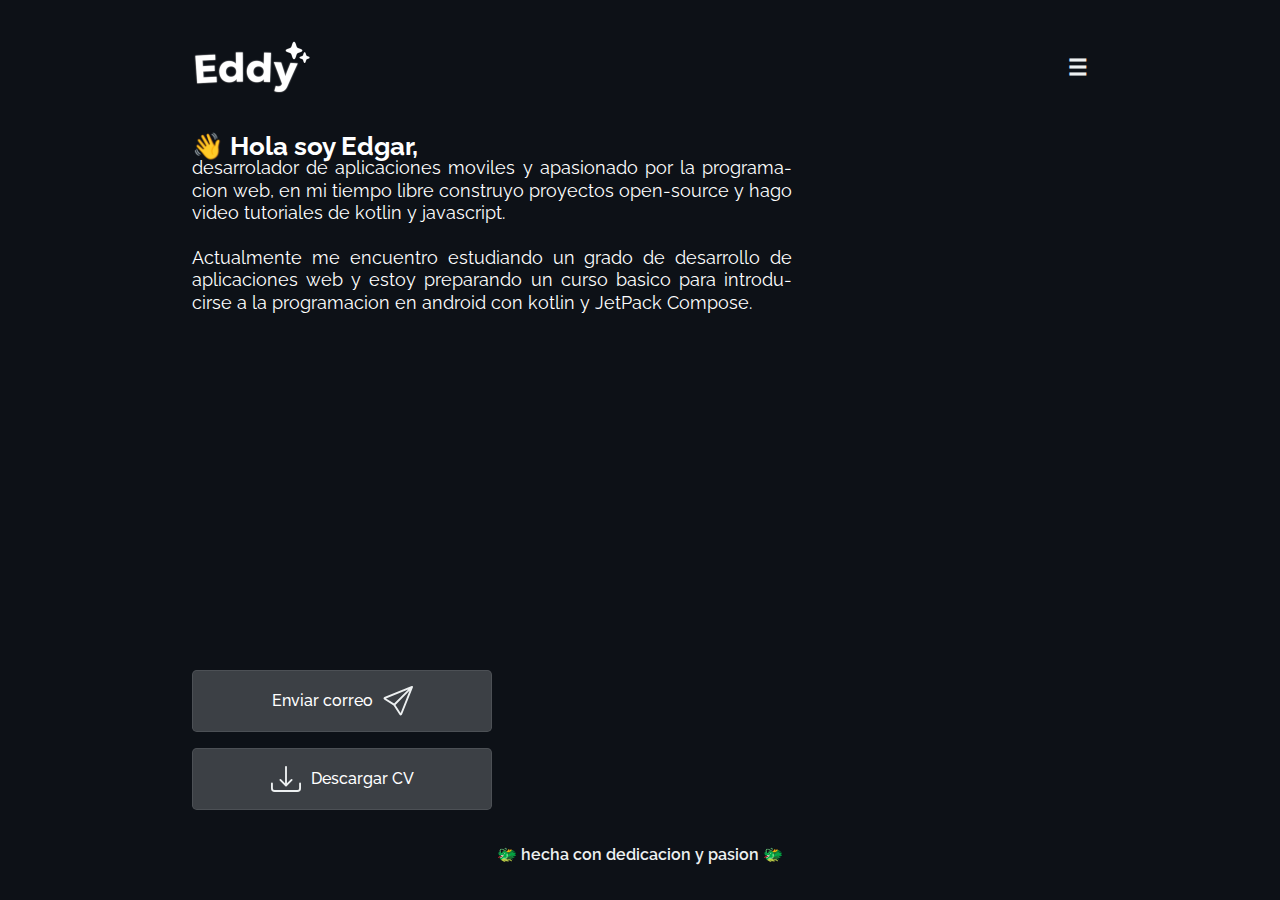
==== index.html @ 957e88ae "Add files via upload" ====
<!DOCTYPE html>
<html lang="es">
<head>
    <meta charset="UTF-8">
    <meta http-equiv="X-UA-Compatible" content="IE=edge">
    <meta name="viewport" content="width=device-width, initial-scale=1.0">


    <link rel="shortcut icon" href="images/webicon.png" type="image/x-icon">

    <link rel="preconnect" href="https://fonts.googleapis.com">
    <link rel="preconnect" href="https://fonts.gstatic.com" crossorigin>
    <link href="https://fonts.googleapis.com/css2?family=Raleway:ital,wght@0,100;0,200;0,300;0,400;0,500;0,600;0,700;0,800;0,900;1,100;1,200;1,300;1,400;1,500;1,600;1,700;1,800;1,900&display=swap" rel="stylesheet">

    <link rel="stylesheet" href="CSS/menu.css">
    <link rel="stylesheet" href="CSS/index.css">


    <link rel="stylesheet" href="CSS/reset.css">
    <title>Eddy</title>
</head>
<body>
    <main class="main">
        <header class="header">
            <a class="logo" href="/"><img class="img" src="images/headerLogo.png" alt="logo"></a>
            <nav class="nav">
                <ul class="nav__links">
                    <li><a href="#">Cursos</a></li>
                    <li><a href="#">Proyectos</a></li>
                    <li><a href="#">SobreMi</a></li>
                </ul>
            </nav>
    
            <div class="cta">
                <a class="item" href="https://github.com/edgarlopezcalomarde">
                    <img class="img" src="images/github.svg" alt="logo">
                </a>

                <a class="item" href="https://www.linkedin.com/in/edgar-lopez-calomarde-971966212/">
                    <img class="img" src="images/linkedin.svg" alt="logo">
                </a>

                <a class="item" href="https://www.instagram.com/eltete_edgar/">
                    <img class="img" src="images/instagram.svg" alt="logo">
                </a>

                <a class="item" href="https://www.youtube.com/c/THEskril70/featured">
                    <img class="img" src="images/youtube.svg" alt="logo">
                </a>

            
            </div>
            <a class="menu cta">&#9776;</a>
            
        </header>

        <section class="section">
           
            <div class="description">
                <h1>👋 Hola  soy Edgar,</h1>
                <p class="p">
                    desarrolador de aplicaciones moviles y apasionado por la programacion web, 
                    en mi tiempo libre construyo proyectos open-source y hago video tutoriales
                    de kotlin y javascript.
                </p>

                <br>

                <p class="p">
                    Actualmente me encuentro estudiando un grado de desarrollo
                    de aplicaciones web y estoy preparando un curso basico para introducirse a la 
                    programacion en android con kotlin y JetPack Compose.
                </p>    
            </div>         
                   
            <div class="links">
                <div class="btn">

                    <a class="a" href="mailto:edgarlopezcalomarde@gmail.com">
                        Enviar correo<img class="img" src="images/send.svg" alt="acceso enviar correo"> 
                    </a>
        
                </div>


                <div class="btn">
                    <a class="a" href="files/edgarlopezcalomardecv.pdf" download>
                        <img class="img" src="images/download.svg" alt="descargar curriculum"> Descargar CV
                    </a>
                </div>
            </div>      
 
            </div>
        </section>

        <footer class="footer">
            <p class="p">🐲 hecha con  dedicacion y pasion 🐲</p>
        </footer>

        <div class="overlay">
            <a class="close">&times;</a>
            <div class="overlay__content">
                <a href="#">Cursos</a>
                <a href="#">Proyectos</a>
                <a href="#">SobreMi</a>
            </div>
        </div>
    
    </main>

  
    <script type="text/javascript" src="JS/overlayMenu.js"></script>
</body>
</html>
---- CSS/menu.css ----
.header{
  background-color: #0d1117;
  padding: 30px 0;

  margin-right: auto;
  margin-left: auto;
  width: 70vw;
  height: 15vh;

  display: flex;
  justify-content: space-between;
  align-items: center;

}


.logo {
  cursor: pointer;
  width: 120px;

}

.logo .img{
  display: block;
  width: 100%;
}


.nav__links {
  list-style: none;
  display: flex;

}

.nav__links a,
.cta,
.overlay__content a {
  font-size: 1.4em;
  font-weight: 700;
  color: #edf0f1;
  text-decoration: none;
}


.nav__links li {
  padding: 0px 20px;
}


.nav__links li a{

  background:
  linear-gradient(
    to right,
    #0d1117,
    #0d1117
  ),
  linear-gradient(
    to right,
    #edf0f1,
    #edf0f1,
    #edf0f1
);
  background-size: 100% 3px, 0 3px;
  background-position: 100% 100%, 0 100%;
  background-repeat: no-repeat;
  transition: background-size 400ms;
}



.cta {
  display: flex;
  flex-direction: row;
  justify-content: center;
}


.cta .item{
    cursor: pointer;
    padding: 20px;
}


/* Mobile Menu */
.menu {
  display: none;
}

.overlay {
  height: 100%;
  width: 0;
  position: fixed;
  z-index: 1;
  left: 0;
  top: 0;
  background-color: #0d1117;
  overflow-x: hidden;
  transition: width 0.5s ease 0s;
}

.overlay--active {
  width: 100%;
  opacity: 1;
}

.overlay__content {
  display: flex;
  height: 100%;
  flex-direction: column;
  align-items: center;
  justify-content: center;
}

.overlay a {
  padding: 15px;
  font-size: 36px;
  display: block;
  transition: color 0.3s ease 0s;
}

.header a{
  transition: color 0.3s ease 0s;
}

.overlay .close {
  position: absolute;
  top: 35px;
  right: 15vw;
  font-size: 44px;
  color: #edf0f1;
}

@media screen and (max-height: 450px) {
  .overlay a {
    font-size: 20px;
  }
  .overlay .close {
    font-size: 40px;
    top: 15px;
    right: 35px;
  }
}

@media only screen and (max-width: 1300px) {
  .nav__links,
  .cta {
    display: none;
  }
  .menu {
    display: initial;
  }
}


@media (hover:hover) {

  
.overlay a:hover,
.overlay a:focus,
.header .menu:focus,
.header .menu:hover {
  color: #0088a9;
}

  .nav__links li  a:hover {
    background-size: 0 3px, 100% 3px;
  }
  
  
}
---- CSS/index.css ----
.main{
  display: grid;
  
  grid-template-rows: auto 1fr auto;
  background-color: #0d1117;
  color: white;

  height: 100vh;
}


.section{
  width: 70vw;
  margin: auto;

  display: flex;
  flex-wrap: wrap;
  justify-content: space-between;

  height: 75vh;
}

.p{
  font-size: 18px;
  font-weight: 400;
}


.description{ 
  max-width: 600px;
  font-size: 1em;
  text-align: justify;
}


.links{
  display: flex;
  flex-direction: column;
  gap: 1em;
}


.btn .a{
  background-color: #d7dbe03b;

  max-width: 300px;
  font-weight: 500;
  font-size: 1em;

  text-decoration: none;
  color: white;
  border: 1px solid rgba(240, 240, 240, 0.1);

  padding: 15px 25px;

  display: flex;
  align-items: center;

  gap: 10px;
  border-radius: 0.3em;
}


.btn .a .img{width: 30px;}

.footer{
  background-color: #0d1117;
  color: #edf0f1;

  display: flex;
  flex-direction: row;
  justify-content: center;
  align-items: center;
 
  height: 10vh;
}


.footer .p{
  font-size: 1em;
  font-weight: 600;
  max-width: 70vw;
}

@media only screen and (max-width: 1300px) {
  .section{  flex-direction: column;}
  .description{ font-size: 0.8em;}

  .btn .a{ 
   display: flex;
   justify-content: center;
  }

  

}


@media only screen and (max-width: 852px) {
  .btn .a{ 
    max-width: 100%;
   display: flex;
   justify-content: center;
  }
 
}



@media only screen and (max-width: 425px){.footer{ display: none;}}
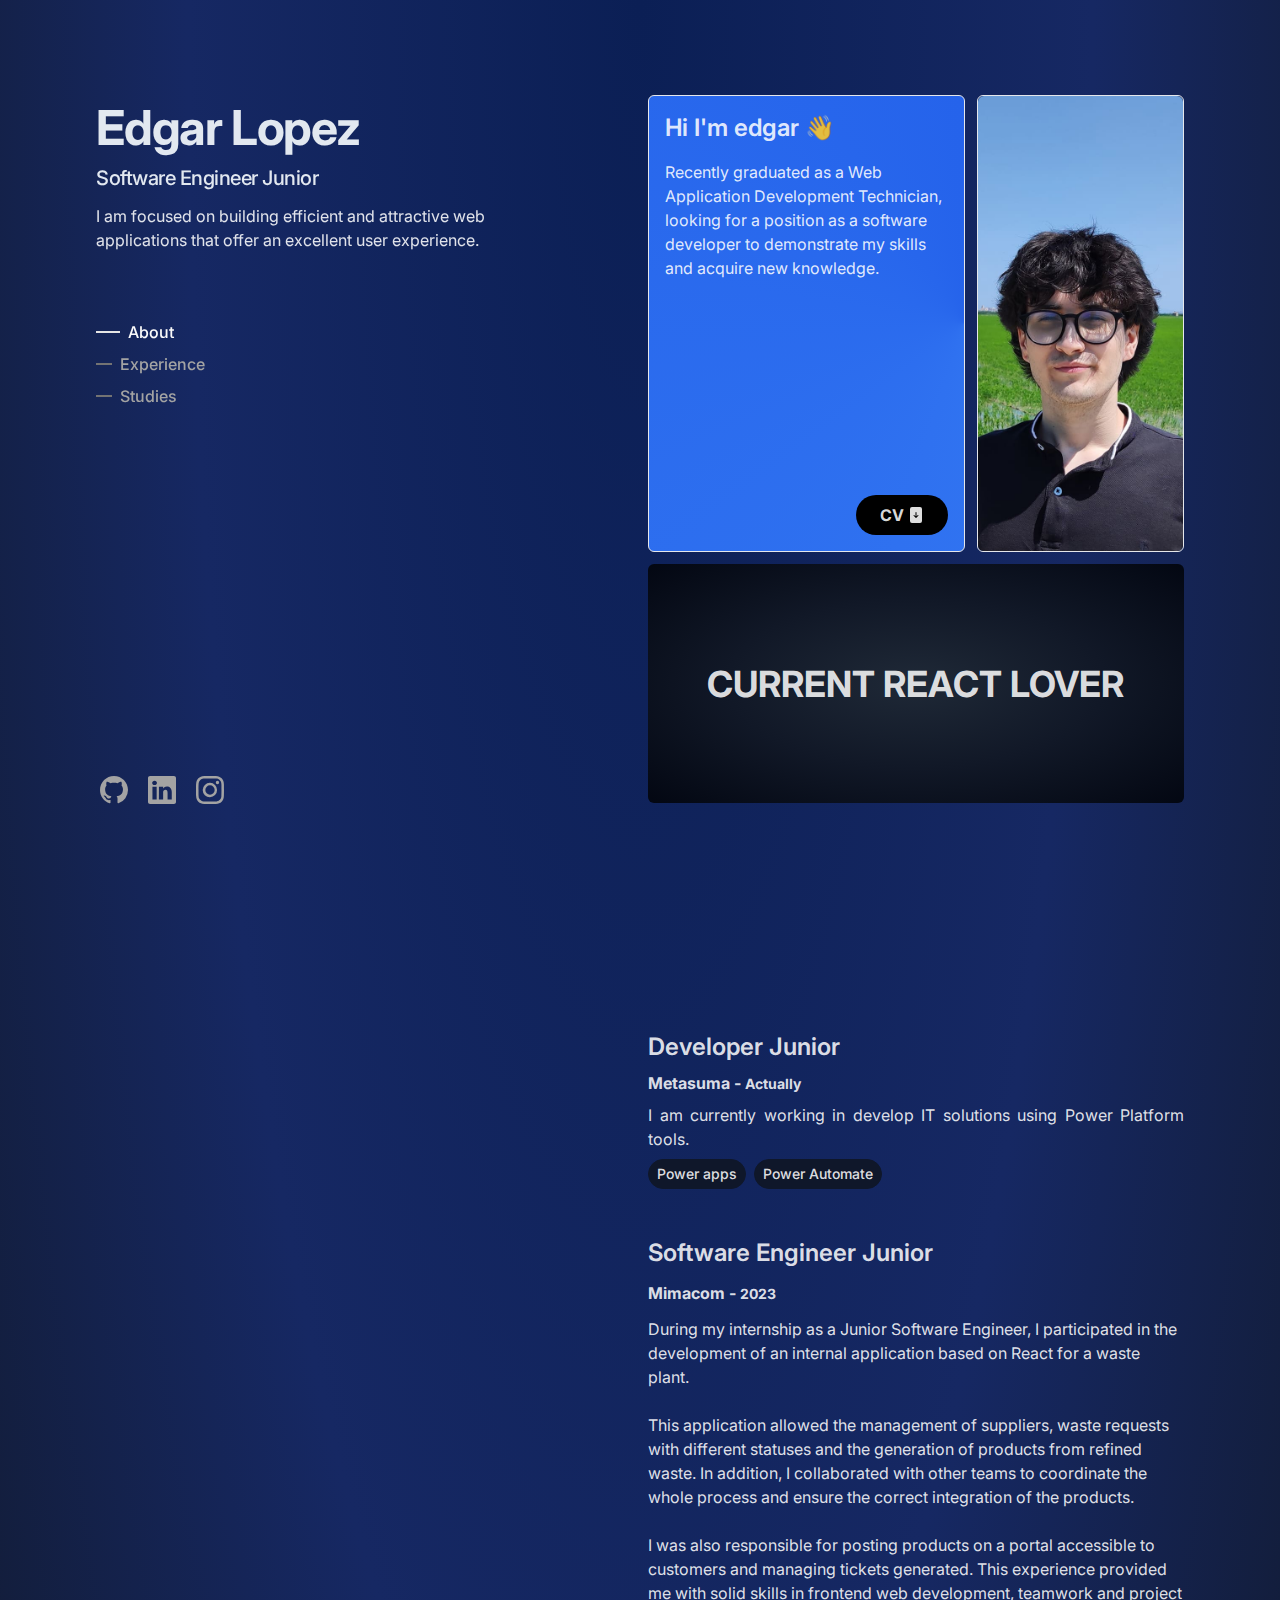
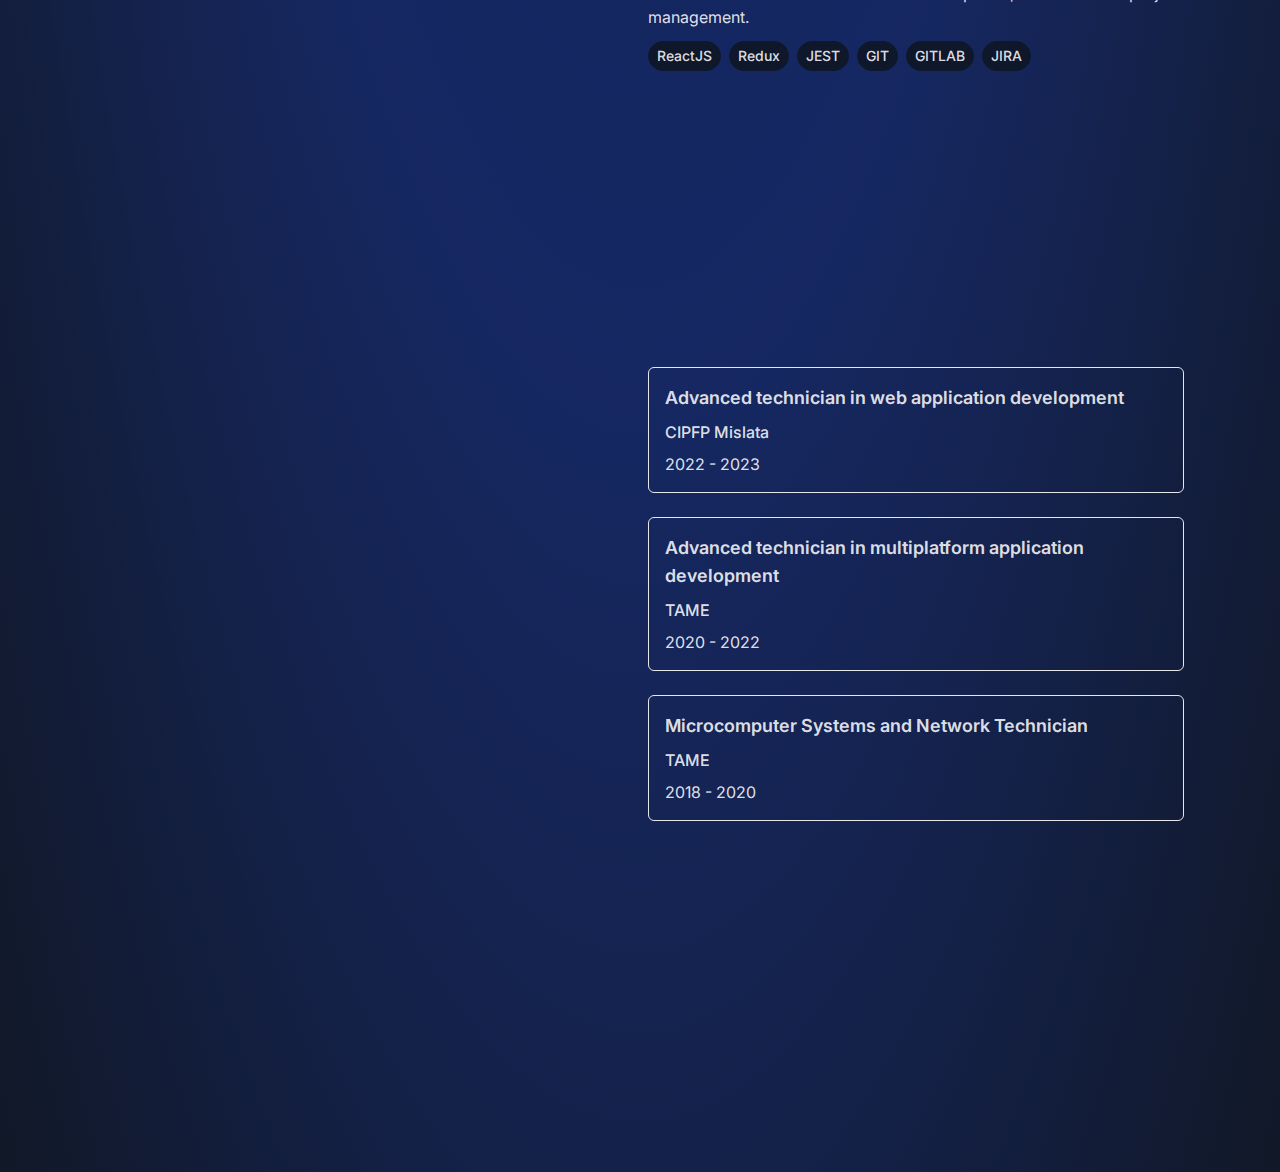
==== commit a22f9e16: "v2" ====
--- a/index.html
+++ b/index.html
@@ -1,114 +1,18 @@
-<!DOCTYPE html>
-<html lang="es">
-<head>
-    <meta charset="UTF-8">
-    <meta http-equiv="X-UA-Compatible" content="IE=edge">
-    <meta name="viewport" content="width=device-width, initial-scale=1.0">
-
-
-    <link rel="shortcut icon" href="images/webicon.png" type="image/x-icon">
-
-    <link rel="preconnect" href="https://fonts.googleapis.com">
-    <link rel="preconnect" href="https://fonts.gstatic.com" crossorigin>
-    <link href="https://fonts.googleapis.com/css2?family=Raleway:ital,wght@0,100;0,200;0,300;0,400;0,500;0,600;0,700;0,800;0,900;1,100;1,200;1,300;1,400;1,500;1,600;1,700;1,800;1,900&display=swap" rel="stylesheet">
-
-    <link rel="stylesheet" href="CSS/menu.css">
-    <link rel="stylesheet" href="CSS/index.css">
-
-
-    <link rel="stylesheet" href="CSS/reset.css">
-    <title>Eddy</title>
-</head>
-<body>
-    <main class="main">
-        <header class="header">
-            <a class="logo" href="/"><img class="img" src="images/headerLogo.png" alt="logo"></a>
-            <nav class="nav">
-                <ul class="nav__links">
-                    <li><a href="#">Cursos</a></li>
-                    <li><a href="#">Proyectos</a></li>
-                    <li><a href="#">SobreMi</a></li>
-                </ul>
-            </nav>
-    
-            <div class="cta">
-                <a class="item" href="https://github.com/edgarlopezcalomarde">
-                    <img class="img" src="images/github.svg" alt="logo">
-                </a>
-
-                <a class="item" href="https://www.linkedin.com/in/edgar-lopez-calomarde-971966212/">
-                    <img class="img" src="images/linkedin.svg" alt="logo">
-                </a>
-
-                <a class="item" href="https://www.instagram.com/eltete_edgar/">
-                    <img class="img" src="images/instagram.svg" alt="logo">
-                </a>
-
-                <a class="item" href="https://www.youtube.com/c/THEskril70/featured">
-                    <img class="img" src="images/youtube.svg" alt="logo">
-                </a>
-
-            
-            </div>
-            <a class="menu cta">&#9776;</a>
-            
-        </header>
-
-        <section class="section">
-           
-            <div class="description">
-                <h1>👋 Hola  soy Edgar,</h1>
-                <p class="p">
-                    desarrolador de aplicaciones moviles y apasionado por la programacion web, 
-                    en mi tiempo libre construyo proyectos open-source y hago video tutoriales
-                    de kotlin y javascript.
-                </p>
-
-                <br>
-
-                <p class="p">
-                    Actualmente me encuentro estudiando un grado de desarrollo
-                    de aplicaciones web y estoy preparando un curso basico para introducirse a la 
-                    programacion en android con kotlin y JetPack Compose.
-                </p>    
-            </div>         
-                   
-            <div class="links">
-                <div class="btn">
-
-                    <a class="a" href="mailto:edgarlopezcalomarde@gmail.com">
-                        Enviar correo<img class="img" src="images/send.svg" alt="acceso enviar correo"> 
-                    </a>
-        
-                </div>
-
-
-                <div class="btn">
-                    <a class="a" href="files/edgarlopezcalomardecv.pdf" download>
-                        <img class="img" src="images/download.svg" alt="descargar curriculum"> Descargar CV
-                    </a>
-                </div>
-            </div>      
- 
-            </div>
-        </section>
-
-        <footer class="footer">
-            <p class="p">🐲 hecha con  dedicacion y pasion 🐲</p>
-        </footer>
-
-        <div class="overlay">
-            <a class="close">&times;</a>
-            <div class="overlay__content">
-                <a href="#">Cursos</a>
-                <a href="#">Proyectos</a>
-                <a href="#">SobreMi</a>
-            </div>
-        </div>
-    
-    </main>
-
-  
-    <script type="text/javascript" src="JS/overlayMenu.js"></script>
-</body>
-</html>+<!DOCTYPE html>
+<html lang="en">
+  <head>
+    <meta charset="UTF-8" />
+    <link rel="icon" type="image/svg+xml" href="/eddy.ico" />
+    <meta name="description" content="Edgar Lopez Calomarde Portfolio">
+    <meta name="keywords" content="Edgar Lopez Calomarde, react, software engineer">
+    <meta name="author" content="Edgar Lopez Calomarde">
+    <meta name="viewport" content="width=device-width, initial-scale=1.0" />
+    <title>@edgarlopezcalomarde</title>
+    <script type="module" crossorigin src="/assets/index-308c9a78.js"></script>
+    <link rel="stylesheet" href="/assets/index-17f86ac2.css">
+  </head>
+  <body>
+    <div id="root"></div>
+    
+  </body>
+</html>
--- a/assets/index-17f86ac2.css
+++ b/assets/index-17f86ac2.css
@@ -0,0 +1 @@
+@import"https://fonts.googleapis.com/css2?family=Inter:wght@100;200;300;400;500;600;700;800;900&display=swap";*,:before,:after{box-sizing:border-box;border-width:0;border-style:solid;border-color:#e5e7eb}:before,:after{--tw-content: ""}html{line-height:1.5;-webkit-text-size-adjust:100%;-moz-tab-size:4;-o-tab-size:4;tab-size:4;font-family:Inter,sans-serif;font-feature-settings:normal;font-variation-settings:normal}body{margin:0;line-height:inherit}hr{height:0;color:inherit;border-top-width:1px}abbr:where([title]){-webkit-text-decoration:underline dotted;text-decoration:underline dotted}h1,h2,h3,h4,h5,h6{font-size:inherit;font-weight:inherit}a{color:inherit;text-decoration:inherit}b,strong{font-weight:bolder}code,kbd,samp,pre{font-family:ui-monospace,SFMono-Regular,Menlo,Monaco,Consolas,Liberation Mono,Courier New,monospace;font-size:1em}small{font-size:80%}sub,sup{font-size:75%;line-height:0;position:relative;vertical-align:baseline}sub{bottom:-.25em}sup{top:-.5em}table{text-indent:0;border-color:inherit;border-collapse:collapse}button,input,optgroup,select,textarea{font-family:inherit;font-size:100%;font-weight:inherit;line-height:inherit;color:inherit;margin:0;padding:0}button,select{text-transform:none}button,[type=button],[type=reset],[type=submit]{-webkit-appearance:button;background-color:transparent;background-image:none}:-moz-focusring{outline:auto}:-moz-ui-invalid{box-shadow:none}progress{vertical-align:baseline}::-webkit-inner-spin-button,::-webkit-outer-spin-button{height:auto}[type=search]{-webkit-appearance:textfield;outline-offset:-2px}::-webkit-search-decoration{-webkit-appearance:none}::-webkit-file-upload-button{-webkit-appearance:button;font:inherit}summary{display:list-item}blockquote,dl,dd,h1,h2,h3,h4,h5,h6,hr,figure,p,pre{margin:0}fieldset{margin:0;padding:0}legend{padding:0}ol,ul,menu{list-style:none;margin:0;padding:0}textarea{resize:vertical}input::-moz-placeholder,textarea::-moz-placeholder{opacity:1;color:#9ca3af}input::placeholder,textarea::placeholder{opacity:1;color:#9ca3af}button,[role=button]{cursor:pointer}:disabled{cursor:default}img,svg,video,canvas,audio,iframe,embed,object{display:block;vertical-align:middle}img,video{max-width:100%;height:auto}[hidden]{display:none}*,:before,:after{--tw-border-spacing-x: 0;--tw-border-spacing-y: 0;--tw-translate-x: 0;--tw-translate-y: 0;--tw-rotate: 0;--tw-skew-x: 0;--tw-skew-y: 0;--tw-scale-x: 1;--tw-scale-y: 1;--tw-pan-x: ;--tw-pan-y: ;--tw-pinch-zoom: ;--tw-scroll-snap-strictness: proximity;--tw-gradient-from-position: ;--tw-gradient-via-position: ;--tw-gradient-to-position: ;--tw-ordinal: ;--tw-slashed-zero: ;--tw-numeric-figure: ;--tw-numeric-spacing: ;--tw-numeric-fraction: ;--tw-ring-inset: ;--tw-ring-offset-width: 0px;--tw-ring-offset-color: #fff;--tw-ring-color: rgb(59 130 246 / .5);--tw-ring-offset-shadow: 0 0 #0000;--tw-ring-shadow: 0 0 #0000;--tw-shadow: 0 0 #0000;--tw-shadow-colored: 0 0 #0000;--tw-blur: ;--tw-brightness: ;--tw-contrast: ;--tw-grayscale: ;--tw-hue-rotate: ;--tw-invert: ;--tw-saturate: ;--tw-sepia: ;--tw-drop-shadow: ;--tw-backdrop-blur: ;--tw-backdrop-brightness: ;--tw-backdrop-contrast: ;--tw-backdrop-grayscale: ;--tw-backdrop-hue-rotate: ;--tw-backdrop-invert: ;--tw-backdrop-opacity: ;--tw-backdrop-saturate: ;--tw-backdrop-sepia: }::backdrop{--tw-border-spacing-x: 0;--tw-border-spacing-y: 0;--tw-translate-x: 0;--tw-translate-y: 0;--tw-rotate: 0;--tw-skew-x: 0;--tw-skew-y: 0;--tw-scale-x: 1;--tw-scale-y: 1;--tw-pan-x: ;--tw-pan-y: ;--tw-pinch-zoom: ;--tw-scroll-snap-strictness: proximity;--tw-gradient-from-position: ;--tw-gradient-via-position: ;--tw-gradient-to-position: ;--tw-ordinal: ;--tw-slashed-zero: ;--tw-numeric-figure: ;--tw-numeric-spacing: ;--tw-numeric-fraction: ;--tw-ring-inset: ;--tw-ring-offset-width: 0px;--tw-ring-offset-color: #fff;--tw-ring-color: rgb(59 130 246 / .5);--tw-ring-offset-shadow: 0 0 #0000;--tw-ring-shadow: 0 0 #0000;--tw-shadow: 0 0 #0000;--tw-shadow-colored: 0 0 #0000;--tw-blur: ;--tw-brightness: ;--tw-contrast: ;--tw-grayscale: ;--tw-hue-rotate: ;--tw-invert: ;--tw-saturate: ;--tw-sepia: ;--tw-drop-shadow: ;--tw-backdrop-blur: ;--tw-backdrop-brightness: ;--tw-backdrop-contrast: ;--tw-backdrop-grayscale: ;--tw-backdrop-hue-rotate: ;--tw-backdrop-invert: ;--tw-backdrop-opacity: ;--tw-backdrop-saturate: ;--tw-backdrop-sepia: }.sr-only{position:absolute;width:1px;height:1px;padding:0;margin:-1px;overflow:hidden;clip:rect(0,0,0,0);white-space:nowrap;border-width:0}.sticky{position:sticky}.top-0{top:0px}.z-20{z-index:20}.-mx-6{margin-left:-1.5rem;margin-right:-1.5rem}.mx-auto{margin-left:auto;margin-right:auto}.mb-4{margin-bottom:1rem}.ml-1{margin-left:.25rem}.ml-2{margin-left:.5rem}.ml-auto{margin-left:auto}.mr-5{margin-right:1.25rem}.mt-16{margin-top:4rem}.mt-2{margin-top:.5rem}.mt-3{margin-top:.75rem}.mt-4{margin-top:1rem}.mt-auto{margin-top:auto}.block{display:block}.flex{display:flex}.grid{display:grid}.hidden{display:none}.h-7{height:1.75rem}.h-\[2px\]{height:2px}.h-full{height:100%}.min-h-\[100vh\],.min-h-screen{min-height:100vh}.w-10\/12{width:83.333333%}.w-4{width:1rem}.w-6{width:1.5rem}.w-7{width:1.75rem}.w-full{width:100%}.w-max{width:-moz-max-content;width:max-content}.w-screen{width:100vw}.max-w-min{max-width:-moz-min-content;max-width:min-content}.max-w-screen-xl{max-width:1280px}@keyframes fade-up{0%{opacity:0;transform:translateY(2rem)}to{opacity:1;transform:translateY(0)}}.animate-fade-up{animation:fade-up 1s both}.cursor-pointer{cursor:pointer}.grid-cols-1{grid-template-columns:repeat(1,minmax(0,1fr))}.flex-col{flex-direction:column}.items-center{align-items:center}.justify-center{justify-content:center}.gap-1{gap:.25rem}.gap-2{gap:.5rem}.gap-3{gap:.75rem}.gap-4{gap:1rem}.gap-6{gap:1.5rem}.gap-9{gap:2.25rem}.rounded-3xl{border-radius:1.5rem}.rounded-full{border-radius:9999px}.rounded-md{border-radius:.375rem}.border{border-width:1px}.border-slate-900{--tw-border-opacity: 1;border-color:rgb(15 23 42 / var(--tw-border-opacity))}.bg-black{--tw-bg-opacity: 1;background-color:rgb(0 0 0 / var(--tw-bg-opacity))}.bg-neutral-200{--tw-bg-opacity: 1;background-color:rgb(229 229 229 / var(--tw-bg-opacity))}.bg-neutral-500{--tw-bg-opacity: 1;background-color:rgb(115 115 115 / var(--tw-bg-opacity))}.bg-slate-900{--tw-bg-opacity: 1;background-color:rgb(15 23 42 / var(--tw-bg-opacity))}.bg-\[conic-gradient\(at_right\,_var\(--tw-gradient-stops\)\)\]{background-image:conic-gradient(at right,var(--tw-gradient-stops))}.bg-\[radial-gradient\(ellipse_at_center\,_var\(--tw-gradient-stops\)\)\]{background-image:radial-gradient(ellipse at center,var(--tw-gradient-stops))}.from-blue-500{--tw-gradient-from: #3b82f6 var(--tw-gradient-from-position);--tw-gradient-to: rgb(59 130 246 / 0) var(--tw-gradient-to-position);--tw-gradient-stops: var(--tw-gradient-from), var(--tw-gradient-to)}.from-gray-800{--tw-gradient-from: #1f2937 var(--tw-gradient-from-position);--tw-gradient-to: rgb(31 41 55 / 0) var(--tw-gradient-to-position);--tw-gradient-stops: var(--tw-gradient-from), var(--tw-gradient-to)}.via-gray-900{--tw-gradient-to: rgb(17 24 39 / 0) var(--tw-gradient-to-position);--tw-gradient-stops: var(--tw-gradient-from), #111827 var(--tw-gradient-via-position), var(--tw-gradient-to)}.to-blue-600{--tw-gradient-to: #2563eb var(--tw-gradient-to-position)}.to-gray-950{--tw-gradient-to: #030712 var(--tw-gradient-to-position)}.object-cover{-o-object-fit:cover;object-fit:cover}.p-4{padding:1rem}.px-2{padding-left:.5rem;padding-right:.5rem}.px-6{padding-left:1.5rem;padding-right:1.5rem}.py-1{padding-top:.25rem;padding-bottom:.25rem}.py-12{padding-top:3rem;padding-bottom:3rem}.py-2{padding-top:.5rem;padding-bottom:.5rem}.py-24{padding-top:6rem;padding-bottom:6rem}.py-5{padding-top:1.25rem;padding-bottom:1.25rem}.text-justify{text-align:justify}.text-2xl{font-size:1.5rem;line-height:2rem}.text-4xl{font-size:2.25rem;line-height:2.5rem}.text-lg{font-size:1.125rem;line-height:1.75rem}.text-sm{font-size:.875rem;line-height:1.25rem}.text-xs{font-size:.75rem;line-height:1rem}.font-bold{font-weight:700}.font-medium{font-weight:500}.font-semibold{font-weight:600}.uppercase{text-transform:uppercase}.tracking-tight{letter-spacing:-.025em}.tracking-widest{letter-spacing:.1em}.text-neutral-400{--tw-text-opacity: 1;color:rgb(163 163 163 / var(--tw-text-opacity))}.text-neutral-50{--tw-text-opacity: 1;color:rgb(250 250 250 / var(--tw-text-opacity))}.text-slate-200{--tw-text-opacity: 1;color:rgb(226 232 240 / var(--tw-text-opacity))}.backdrop-blur{--tw-backdrop-blur: blur(8px);-webkit-backdrop-filter:var(--tw-backdrop-blur) var(--tw-backdrop-brightness) var(--tw-backdrop-contrast) var(--tw-backdrop-grayscale) var(--tw-backdrop-hue-rotate) var(--tw-backdrop-invert) var(--tw-backdrop-opacity) var(--tw-backdrop-saturate) var(--tw-backdrop-sepia);backdrop-filter:var(--tw-backdrop-blur) var(--tw-backdrop-brightness) var(--tw-backdrop-contrast) var(--tw-backdrop-grayscale) var(--tw-backdrop-hue-rotate) var(--tw-backdrop-invert) var(--tw-backdrop-opacity) var(--tw-backdrop-saturate) var(--tw-backdrop-sepia)}.transition-all{transition-property:all;transition-timing-function:cubic-bezier(.4,0,.2,1);transition-duration:.15s}.transition-colors{transition-property:color,background-color,border-color,text-decoration-color,fill,stroke;transition-timing-function:cubic-bezier(.4,0,.2,1);transition-duration:.15s}.duration-150{transition-duration:.15s}.animate-duration-\[800ms\]{animation-duration:.8s}.animate-ease-in-out{animation-timing-function:cubic-bezier(.4,0,.2,1)}:root{font-family:Inter,system-ui,Avenir,Helvetica,Arial,sans-serif;line-height:1.5;font-weight:400;color-scheme:light dark;color:#ffffffde;background:radial-gradient(at center top,rgb(11,31,85),rgb(22,40,99),rgb(17,24,39));font-synthesis:none;text-rendering:optimizeLegibility;-webkit-font-smoothing:antialiased;-moz-osx-font-smoothing:grayscale;-webkit-text-size-adjust:100%}.main{scroll-snap-type:y mandatory;scroll-snap-align:start;overflow-y:scroll}.hover\:scale-105:hover{--tw-scale-x: 1.05;--tw-scale-y: 1.05;transform:translate(var(--tw-translate-x),var(--tw-translate-y)) rotate(var(--tw-rotate)) skew(var(--tw-skew-x)) skewY(var(--tw-skew-y)) scaleX(var(--tw-scale-x)) scaleY(var(--tw-scale-y))}.hover\:scale-125:hover{--tw-scale-x: 1.25;--tw-scale-y: 1.25;transform:translate(var(--tw-translate-x),var(--tw-translate-y)) rotate(var(--tw-rotate)) skew(var(--tw-skew-x)) skewY(var(--tw-skew-y)) scaleX(var(--tw-scale-x)) scaleY(var(--tw-scale-y))}.hover\:border-white:hover{--tw-border-opacity: 1;border-color:rgb(255 255 255 / var(--tw-border-opacity))}.hover\:text-neutral-50:hover{--tw-text-opacity: 1;color:rgb(250 250 250 / var(--tw-text-opacity))}.hover\:text-neutral-950:hover{--tw-text-opacity: 1;color:rgb(10 10 10 / var(--tw-text-opacity))}.group:hover .group-hover\:w-6{width:1.5rem}.group:hover .group-hover\:bg-neutral-200{--tw-bg-opacity: 1;background-color:rgb(229 229 229 / var(--tw-bg-opacity))}@media (prefers-color-scheme: dark){.dark\:text-neutral-200{--tw-text-opacity: 1;color:rgb(229 229 229 / var(--tw-text-opacity))}.dark\:hover\:text-neutral-50:hover{--tw-text-opacity: 1;color:rgb(250 250 250 / var(--tw-text-opacity))}}@media (min-width: 640px){.sm\:col-span-2{grid-column:span 2 / span 2}.sm\:col-span-3{grid-column:span 3 / span 3}.sm\:col-span-5{grid-column:span 5 / span 5}.sm\:grid-cols-5{grid-template-columns:repeat(5,minmax(0,1fr))}.sm\:text-5xl{font-size:3rem;line-height:1}.sm\:text-xl{font-size:1.25rem;line-height:1.75rem}}@media (min-width: 768px){.md\:-mx-12{margin-left:-3rem;margin-right:-3rem}.md\:px-12{padding-left:3rem;padding-right:3rem}.md\:py-20{padding-top:5rem;padding-bottom:5rem}}@media (min-width: 1024px){.lg\:sr-only{position:absolute;width:1px;height:1px;padding:0;margin:-1px;overflow:hidden;clip:rect(0,0,0,0);white-space:nowrap;border-width:0}.lg\:relative{position:relative}.lg\:sticky{position:sticky}.lg\:top-0{top:0px}.lg\:top-auto{top:auto}.lg\:mx-auto{margin-left:auto;margin-right:auto}.lg\:block{display:block}.lg\:flex{display:flex}.lg\:max-h-screen{max-height:100vh}.lg\:min-h-screen{min-height:100vh}.lg\:w-1\/2{width:50%}.lg\:w-full{width:100%}.lg\:flex-col{flex-direction:column}.lg\:justify-between{justify-content:space-between}.lg\:gap-4{gap:1rem}.lg\:px-0{padding-left:0;padding-right:0}.lg\:px-24{padding-left:6rem;padding-right:6rem}.lg\:py-0{padding-top:0;padding-bottom:0}.lg\:py-24{padding-top:6rem;padding-bottom:6rem}.lg\:opacity-0{opacity:0}}
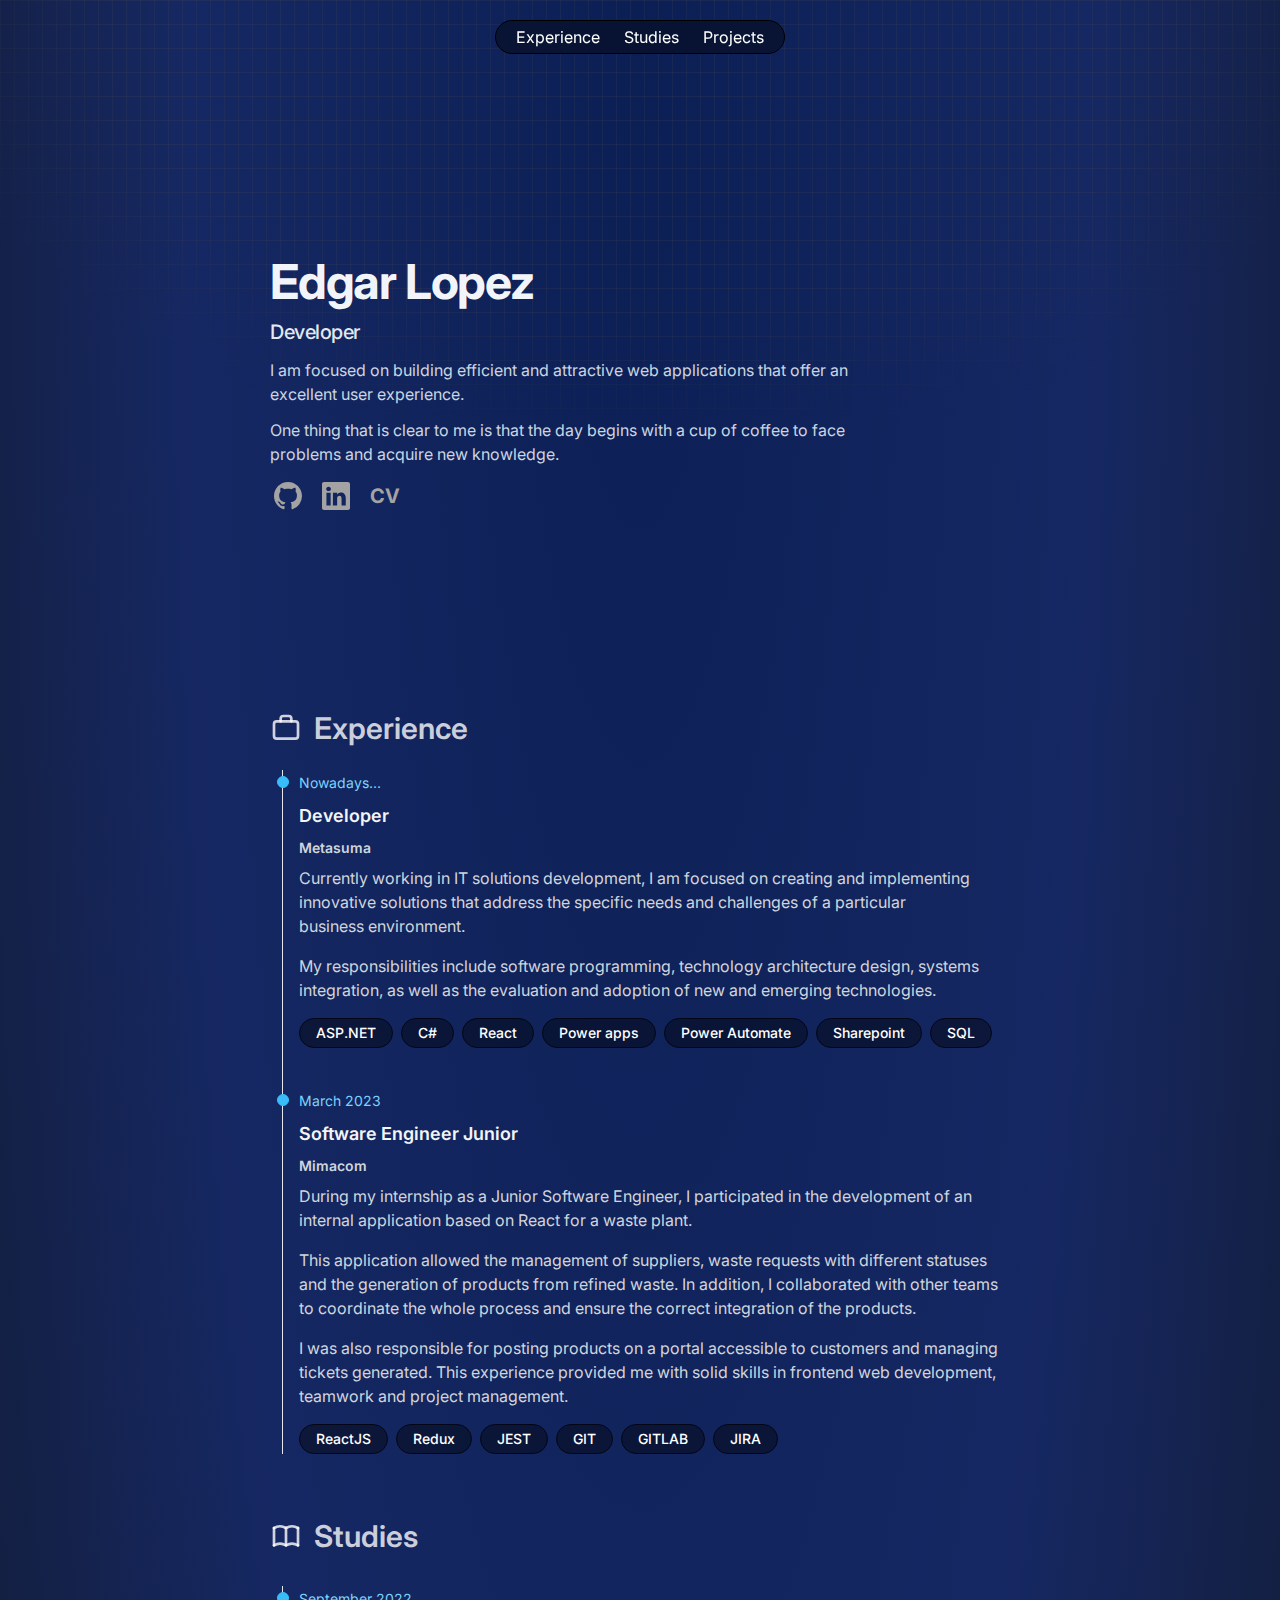
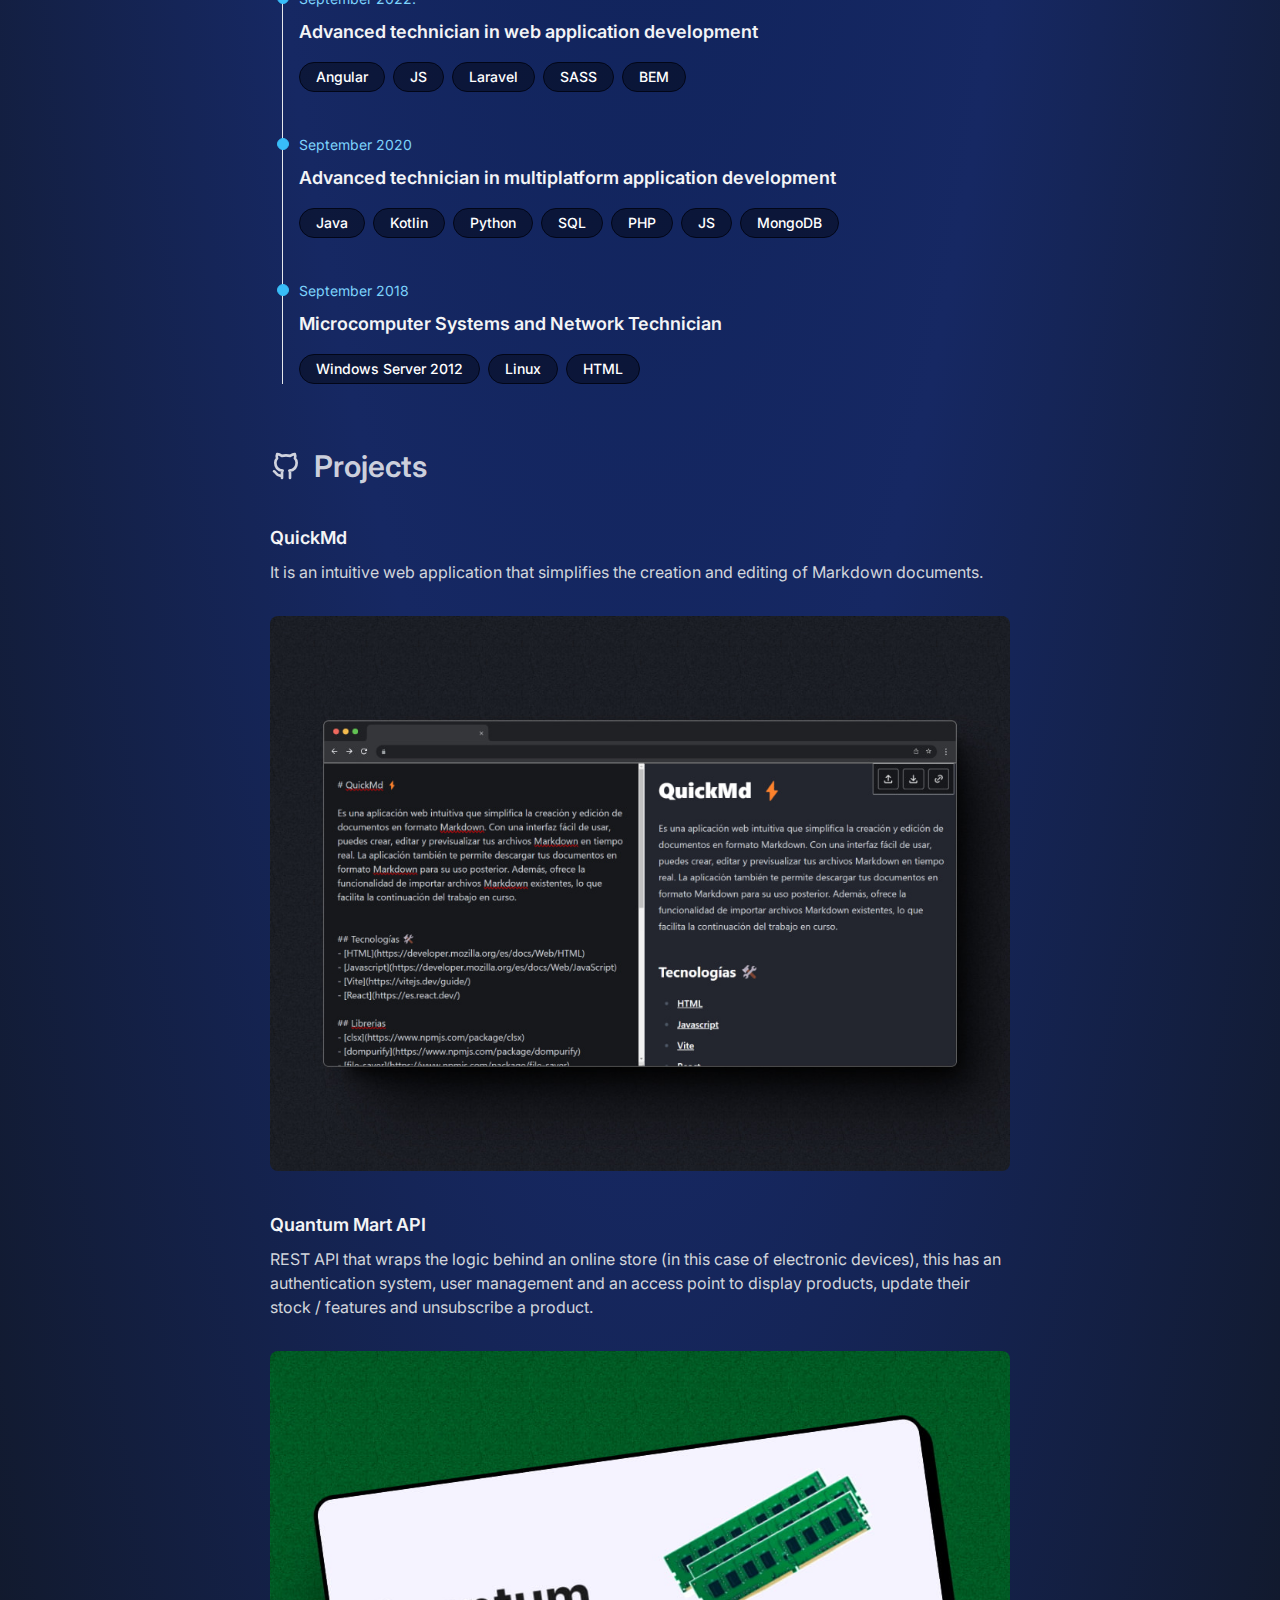
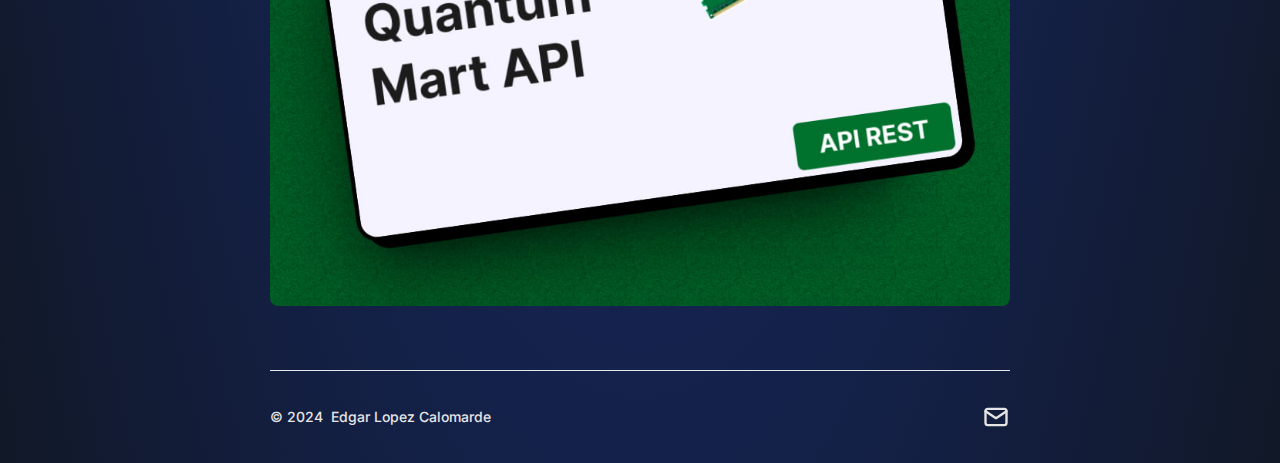
==== commit 7027bd6e: "portfolio updated" ====
--- a/index.html
+++ b/index.html
@@ -1,18 +1,47 @@
-<!DOCTYPE html>
-<html lang="en">
-  <head>
-    <meta charset="UTF-8" />
-    <link rel="icon" type="image/svg+xml" href="/eddy.ico" />
-    <meta name="description" content="Edgar Lopez Calomarde Portfolio">
-    <meta name="keywords" content="Edgar Lopez Calomarde, react, software engineer">
-    <meta name="author" content="Edgar Lopez Calomarde">
-    <meta name="viewport" content="width=device-width, initial-scale=1.0" />
-    <title>@edgarlopezcalomarde</title>
-    <script type="module" crossorigin src="/assets/index-308c9a78.js"></script>
-    <link rel="stylesheet" href="/assets/index-17f86ac2.css">
-  </head>
-  <body>
-    <div id="root"></div>
-    
-  </body>
-</html>
+<!DOCTYPE html><html lang="en"> <head><meta charset="UTF-8"><meta name="description" content="Edgar Lopez Calomarde Portfolio web"><meta name="author" content="Edgar Lopez Calomarde"><meta name="viewport" content="width=device-width"><link rel="icon" type="image/x-icon" href="/logo.ico"><meta name="generator" content="Astro v4.0.9"><title>Edgar Lopez Calomarde</title><link rel="stylesheet" href="/_astro/index.Rd7teaTB.css" /></head> <body> <div class="z-1 absolute bottom-0 left-0 right-0 top-0 bg-[linear-gradient(to_right,#4f4f4f2e_1px,transparent_1px),linear-gradient(to_bottom,#4f4f4f2e_1px,transparent_1px)] bg-[size:14px_24px] [mask-image:radial-gradient(ellipse_60%_50%_at_50%_0%,#000_70%,transparent_100%)]"></div> <header class="
+    flex justify-center items-center
+    mx-auto
+    py-5
+    px-4 xl:px-0
+    sticky top-0
+    w-full md:w-[640px] lg:w-[740px]
+    z-10
+  "> <nav class="border border-black rounded-full
+  px-2 py-1
+  flex items-center
+  bg-black/40
+  backdrop-blur-2xl text-white"> <a class="hover:bg-white/10 rounded-full px-3 transition" href="#experience">Experience</a> <a class="hover:bg-white/10 rounded-full px-3 transition" href="#studies">Studies</a> <a class="hover:bg-white/10 rounded-full px-3 transition" href="#projects">Projects</a> </nav> </header>  <main class="relative"> <!-- About --> <section class="section py-44 pb-44 w-full mx-auto px-4 lg:px-0 md:w-[640px] lg:w-[740px]">  <h1 class="text-4xl font-bold mt-2 tracking-tight text-slate-100 sm:text-5xl">
+Edgar Lopez
+</h1> <h2 class="mt-3 text-lg tracking-tight font-medium text-slate-200 sm:text-xl">
+Developer
+</h2> <p class="mt-3 sm:w-10/12 text-slate-300 text-pretty">
+I am focused on building efficient and attractive web applications that
+        offer an excellent user experience.
+</p> <p class="mt-3 sm:w-10/12 text-slate-300 text-pretty">
+One thing that is clear to me is that the day begins with a cup of
+        coffee to face problems and acquire new knowledge.
+</p> <div class="flex"> <ul class="ml-1 flex items-center mt-4"> <li class="mr-5 text-xs"> <a href="https://github.com/edgarlopezcalomarde" class="block dark:text-neutral-200 text-neutral-400 hover:text-neutral-950 dark:hover:text-neutral-50 "> <span class="sr-only">Github</span> <div class="transition-all hover:scale-125"> <svg xmlns="http://www.w3.org/2000/svg" width="16" height="16" fill="currentColor" class="h-7 w-7" viewBox="0 0 16 16"> <path d="M8 0C3.58 0 0 3.58 0 8c0 3.54 2.29 6.53 5.47 7.59.4.07.55-.17.55-.38 0-.19-.01-.82-.01-1.49-2.01.37-2.53-.49-2.69-.94-.09-.23-.48-.94-.82-1.13-.28-.15-.68-.52-.01-.53.63-.01 1.08.58 1.23.82.72 1.21 1.87.87 2.33.66.07-.52.28-.87.51-1.07-1.78-.2-3.64-.89-3.64-3.95 0-.87.31-1.59.82-2.15-.08-.2-.36-1.02.08-2.12 0 0 .67-.21 2.2.82.64-.18 1.32-.27 2-.27.68 0 1.36.09 2 .27 1.53-1.04 2.2-.82 2.2-.82.44 1.1.16 1.92.08 2.12.51.56.82 1.27.82 2.15 0 3.07-1.87 3.75-3.65 3.95.29.25.54.73.54 1.48 0 1.07-.01 1.93-.01 2.2 0 .21.15.46.55.38A8.012 8.012 0 0 0 16 8c0-4.42-3.58-8-8-8z"></path> </svg>  </div> </a> </li><li class="mr-5 text-xs"> <a href="https://www.linkedin.com/in/edgar-lopez-calomarde-971966212/" class="block dark:text-neutral-200 text-neutral-400 hover:text-neutral-950 dark:hover:text-neutral-50 "> <span class="sr-only">Linkedin</span> <div class="transition-all hover:scale-125">  <svg xmlns="http://www.w3.org/2000/svg" width="16" height="16" fill="currentColor" class="h-7 w-7" viewBox="0 0 16 16"> <path d="M0 1.146C0 .513.526 0 1.175 0h13.65C15.474 0 16 .513 16 1.146v13.708c0 .633-.526 1.146-1.175 1.146H1.175C.526 16 0 15.487 0 14.854V1.146zm4.943 12.248V6.169H2.542v7.225h2.401zm-1.2-8.212c.837 0 1.358-.554 1.358-1.248-.015-.709-.52-1.248-1.342-1.248-.822 0-1.359.54-1.359 1.248 0 .694.521 1.248 1.327 1.248h.016zm4.908 8.212V9.359c0-.216.016-.432.08-.586.173-.431.568-.878 1.232-.878.869 0 1.216.662 1.216 1.634v3.865h2.401V9.25c0-2.22-1.184-3.252-2.764-3.252-1.274 0-1.845.7-2.165 1.193v.025h-.016a5.54 5.54 0 0 1 .016-.025V6.169h-2.4c.03.678 0 7.225 0 7.225h2.4z"></path> </svg> </div> </a> </li> </ul> <a class="block dark:text-neutral-200 text-neutral-400 hover:text-neutral-50 mt-auto font-bold text-xl transition-all hover:scale-125" href="/edgarlopezcalomardecv.pdf" download>
+CV
+</a> </div>  </section> <!-- Experience --> <span id="experience" class="p-16"></span> <section class="section undefined w-full mx-auto px-4 lg:px-0 md:w-[640px] lg:w-[740px]">  <h2 class="text-3xl font-semibold mb-6 flex gap-x-3 items-center text-white/80"> <span><svg class="size-8" xmlns="http://www.w3.org/2000/svg" class="icon icon-tabler icon-tabler-briefcase-2" width="24" height="24" viewBox="0 0 24 24" stroke-width="2" stroke="currentColor" fill="none" stroke-linecap="round" stroke-linejoin="round"><path stroke="none" d="M0 0h24v24H0z" fill="none"></path><path d="M3 9a2 2 0 0 1 2 -2h14a2 2 0 0 1 2 2v9a2 2 0 0 1 -2 2h-14a2 2 0 0 1 -2 -2v-9z"></path><path d="M8 7v-2a2 2 0 0 1 2 -2h4a2 2 0 0 1 2 2v2"></path></svg></span> Experience
+</h2> <ol class="relative border-s border-gray-200 ml-3"> <li class="mb-10 ms-4"> <div class="absolute w-3 h-3 rounded-full mt-1.5 -start-1.5 border border-sky-400 bg-sky-400"></div> <time class="mb-1 text-sm font-normal leading-none text-sky-300">Nowadays...</time> <h3 class="text-lg font-semibold text-gray-100 mt-2"> Developer </h3> <p class="text-sm font-semibold text-gray-300 my-2">Metasuma</p> <p class="mb-4 text-base font-normal text-gray-300 text-pretty">Currently working in IT solutions development, I am focused on creating and implementing innovative solutions that address the specific needs and challenges of a particular business environment.</p><p class="mb-4 text-base font-normal text-gray-300 text-pretty">My responsibilities include software programming, technology architecture design, systems integration, as well as the evaluation and adoption of new and emerging technologies.</p> <ul class="grid grid-cols-2 sm:grid-cols-3 lg:flex gap-2 max-w-full"> <li class="bg-black/40 px-4 py-1 rounded-3xl text-2xs sm:text-sm font-medium cursor-pointer border text-white text-center border-slate-950 hover:border-white transition-all "> ASP.NET </li><li class="bg-black/40 px-4 py-1 rounded-3xl text-2xs sm:text-sm font-medium cursor-pointer border text-white text-center border-slate-950 hover:border-white transition-all "> C# </li><li class="bg-black/40 px-4 py-1 rounded-3xl text-2xs sm:text-sm font-medium cursor-pointer border text-white text-center border-slate-950 hover:border-white transition-all "> React </li><li class="bg-black/40 px-4 py-1 rounded-3xl text-2xs sm:text-sm font-medium cursor-pointer border text-white text-center border-slate-950 hover:border-white transition-all "> Power apps </li><li class="bg-black/40 px-4 py-1 rounded-3xl text-2xs sm:text-sm font-medium cursor-pointer border text-white text-center border-slate-950 hover:border-white transition-all "> Power Automate </li><li class="bg-black/40 px-4 py-1 rounded-3xl text-2xs sm:text-sm font-medium cursor-pointer border text-white text-center border-slate-950 hover:border-white transition-all "> Sharepoint </li><li class="bg-black/40 px-4 py-1 rounded-3xl text-2xs sm:text-sm font-medium cursor-pointer border text-white text-center border-slate-950 hover:border-white transition-all "> SQL </li> </ul> </li><li class="mb-10 ms-4"> <div class="absolute w-3 h-3 rounded-full mt-1.5 -start-1.5 border border-sky-400 bg-sky-400"></div> <time class="mb-1 text-sm font-normal leading-none text-sky-300">March 2023</time> <h3 class="text-lg font-semibold text-gray-100 mt-2"> Software Engineer Junior </h3> <p class="text-sm font-semibold text-gray-300 my-2">Mimacom</p> <p class="mb-4 text-base font-normal text-gray-300 text-pretty">
+      During my internship as a Junior Software Engineer, I participated
+      in the development of an internal application based on React for a
+      waste plant. </p><p class="mb-4 text-base font-normal text-gray-300 text-pretty">This application allowed the management of suppliers, waste requests
+      with different statuses and the generation of products from refined
+      waste. In addition, I collaborated with other teams to coordinate
+      the whole process and ensure the correct integration of the
+      products.</p><p class="mb-4 text-base font-normal text-gray-300 text-pretty">
+      I was also responsible for posting products on a portal
+      accessible to customers and managing tickets generated. This
+      experience provided me with solid skills in frontend web
+      development, teamwork and project management.
+      </p> <ul class="grid grid-cols-2 sm:grid-cols-3 lg:flex gap-2 max-w-full"> <li class="bg-black/40 px-4 py-1 rounded-3xl text-2xs sm:text-sm font-medium cursor-pointer border text-white text-center border-slate-950 hover:border-white transition-all "> ReactJS </li><li class="bg-black/40 px-4 py-1 rounded-3xl text-2xs sm:text-sm font-medium cursor-pointer border text-white text-center border-slate-950 hover:border-white transition-all "> Redux </li><li class="bg-black/40 px-4 py-1 rounded-3xl text-2xs sm:text-sm font-medium cursor-pointer border text-white text-center border-slate-950 hover:border-white transition-all "> JEST </li><li class="bg-black/40 px-4 py-1 rounded-3xl text-2xs sm:text-sm font-medium cursor-pointer border text-white text-center border-slate-950 hover:border-white transition-all "> GIT </li><li class="bg-black/40 px-4 py-1 rounded-3xl text-2xs sm:text-sm font-medium cursor-pointer border text-white text-center border-slate-950 hover:border-white transition-all "> GITLAB </li><li class="bg-black/40 px-4 py-1 rounded-3xl text-2xs sm:text-sm font-medium cursor-pointer border text-white text-center border-slate-950 hover:border-white transition-all "> JIRA </li> </ul> </li> </ol>  </section> <!-- Studies --> <span id="studies" class="p-16"></span> <section class="section undefined w-full mx-auto px-4 lg:px-0 md:w-[640px] lg:w-[740px]">  <h2 class="text-3xl font-semibold mb-8 flex gap-x-3 items-center text-white/80"> <span><svg class="size-8" xmlns="http://www.w3.org/2000/svg" class="icon icon-tabler icon-tabler-book" width="24" height="24" viewBox="0 0 24 24" stroke-width="2" stroke="currentColor" fill="none" stroke-linecap="round" stroke-linejoin="round"><path stroke="none" d="M0 0h24v24H0z" fill="none"></path><path d="M3 19a9 9 0 0 1 9 0a9 9 0 0 1 9 0"></path><path d="M3 6a9 9 0 0 1 9 0a9 9 0 0 1 9 0"></path><path d="M3 6l0 13"></path><path d="M12 6l0 13"></path><path d="M21 6l0 13"></path></svg></span> Studies
+</h2> <ol class="relative border-s border-gray-200 ml-3"> <li class="mb-10 ms-4"> <div class="absolute w-3 h-3 rounded-full mt-1.5 -start-1.5 border border-sky-400 bg-sky-400"></div> <time class="mb-1 text-sm font-normal leading-none text-sky-300">September 2022.</time> <h3 class="text-lg font-semibold text-gray-100 mt-2"> Advanced technician in web application development </h3>  <p class="mb-4 text-base font-normal text-gray-300 text-pretty"></p> <ul class="grid grid-cols-2 sm:grid-cols-3 lg:flex gap-2 max-w-full"> <li class="bg-black/40 px-4 py-1 rounded-3xl text-2xs sm:text-sm font-medium cursor-pointer border text-white text-center border-slate-950 hover:border-white transition-all "> Angular </li><li class="bg-black/40 px-4 py-1 rounded-3xl text-2xs sm:text-sm font-medium cursor-pointer border text-white text-center border-slate-950 hover:border-white transition-all "> JS </li><li class="bg-black/40 px-4 py-1 rounded-3xl text-2xs sm:text-sm font-medium cursor-pointer border text-white text-center border-slate-950 hover:border-white transition-all "> Laravel </li><li class="bg-black/40 px-4 py-1 rounded-3xl text-2xs sm:text-sm font-medium cursor-pointer border text-white text-center border-slate-950 hover:border-white transition-all "> SASS </li><li class="bg-black/40 px-4 py-1 rounded-3xl text-2xs sm:text-sm font-medium cursor-pointer border text-white text-center border-slate-950 hover:border-white transition-all "> BEM </li> </ul> </li><li class="mb-10 ms-4"> <div class="absolute w-3 h-3 rounded-full mt-1.5 -start-1.5 border border-sky-400 bg-sky-400"></div> <time class="mb-1 text-sm font-normal leading-none text-sky-300">September 2020</time> <h3 class="text-lg font-semibold text-gray-100 mt-2"> Advanced technician in multiplatform application development </h3>  <p class="mb-4 text-base font-normal text-gray-300 text-pretty"></p> <ul class="grid grid-cols-2 sm:grid-cols-3 lg:flex gap-2 max-w-full"> <li class="bg-black/40 px-4 py-1 rounded-3xl text-2xs sm:text-sm font-medium cursor-pointer border text-white text-center border-slate-950 hover:border-white transition-all "> Java </li><li class="bg-black/40 px-4 py-1 rounded-3xl text-2xs sm:text-sm font-medium cursor-pointer border text-white text-center border-slate-950 hover:border-white transition-all "> Kotlin </li><li class="bg-black/40 px-4 py-1 rounded-3xl text-2xs sm:text-sm font-medium cursor-pointer border text-white text-center border-slate-950 hover:border-white transition-all "> Python </li><li class="bg-black/40 px-4 py-1 rounded-3xl text-2xs sm:text-sm font-medium cursor-pointer border text-white text-center border-slate-950 hover:border-white transition-all "> SQL </li><li class="bg-black/40 px-4 py-1 rounded-3xl text-2xs sm:text-sm font-medium cursor-pointer border text-white text-center border-slate-950 hover:border-white transition-all "> PHP </li><li class="bg-black/40 px-4 py-1 rounded-3xl text-2xs sm:text-sm font-medium cursor-pointer border text-white text-center border-slate-950 hover:border-white transition-all "> JS </li><li class="bg-black/40 px-4 py-1 rounded-3xl text-2xs sm:text-sm font-medium cursor-pointer border text-white text-center border-slate-950 hover:border-white transition-all "> MongoDB </li> </ul> </li><li class="mb-10 ms-4"> <div class="absolute w-3 h-3 rounded-full mt-1.5 -start-1.5 border border-sky-400 bg-sky-400"></div> <time class="mb-1 text-sm font-normal leading-none text-sky-300">September 2018</time> <h3 class="text-lg font-semibold text-gray-100 mt-2"> Microcomputer Systems and Network Technician </h3>  <p class="mb-4 text-base font-normal text-gray-300 text-pretty"></p> <ul class="grid grid-cols-2 sm:grid-cols-3 lg:flex gap-2 max-w-full"> <li class="bg-black/40 px-4 py-1 rounded-3xl text-2xs sm:text-sm font-medium cursor-pointer border text-white text-center border-slate-950 hover:border-white transition-all "> Windows Server 2012 </li><li class="bg-black/40 px-4 py-1 rounded-3xl text-2xs sm:text-sm font-medium cursor-pointer border text-white text-center border-slate-950 hover:border-white transition-all "> Linux </li><li class="bg-black/40 px-4 py-1 rounded-3xl text-2xs sm:text-sm font-medium cursor-pointer border text-white text-center border-slate-950 hover:border-white transition-all "> HTML </li> </ul> </li> </ol>  </section> <!-- Projects --> <span id="projects" class="p-16"></span> <section class="section undefined w-full mx-auto px-4 lg:px-0 md:w-[640px] lg:w-[740px]">  <h2 class="text-3xl font-semibold mb-8 flex gap-x-3 items-center text-white/80"> <span><svg class="size-8" xmlns="http://www.w3.org/2000/svg" class="icon icon-tabler icon-tabler-brand-github" width="24" height="24" viewBox="0 0 24 24" stroke-width="2" stroke="currentColor" fill="none" stroke-linecap="round" stroke-linejoin="round"><path stroke="none" d="M0 0h24v24H0z" fill="none"></path><path d="M9 19c-4.3 1.4 -4.3 -2.5 -6 -3m12 5v-3.5c0 -1 .1 -1.4 -.5 -2c2.8 -.3 5.5 -1.4 5.5 -6a4.6 4.6 0 0 0 -1.3 -3.2a4.2 4.2 0 0 0 -.1 -3.2s-1.1 -.3 -3.5 1.3a12.3 12.3 0 0 0 -6.2 0c-2.4 -1.6 -3.5 -1.3 -3.5 -1.3a4.2 4.2 0 0 0 -.1 3.2a4.6 4.6 0 0 0 -1.3 3.2c0 4.6 2.7 5.7 5.5 6c-.6 .6 -.6 1.2 -.5 2v3.5"></path></svg></span> Projects
+</h2> <ul class="flex flex-col gap-8"> <li class="list-none flex flex-col gap-2"> <h4 class="text-lg font-semibold text-gray-100 mt-2">QuickMd</h4> <p class="mb-4 text-base font-normal text-gray-300 text-pretty">It is an intuitive web application that simplifies the creation and editing of Markdown documents. </p> <a href="https://github.com/edgarlopezcalomarde/quickmd-markdown-editor" class="mt-2"> <img src="/quickmd-editor.jpg" alt="QucikMd Photo" class="rounded-lg"></a> </li><li class="list-none flex flex-col gap-2"> <h4 class="text-lg font-semibold text-gray-100 mt-2">Quantum Mart API</h4> <p class="mb-4 text-base font-normal text-gray-300 text-pretty">REST API that wraps the logic behind an online store (in this case of electronic devices), this has an authentication system, user management and an access point to display products, update their stock / features and unsubscribe a product.</p> <a href="https://github.com/edgarlopezcalomarde/quickmd-markdown-editor" class="mt-2"> <img src="/quantum-mart-api.jpg" alt="Quantum Mart Photo" class="rounded-lg"></a> </li> </ul>  </section> </main>  <hr class="w-[90vw] md:w-[640px] lg:w-[740px] mx-auto mt-16"> <div class="
+  flex justify-between items-center
+  py-8
+  mx-auto
+  px-8 md:px-0
+  w-full md:w-[640px] lg:w-[740px]
+  text-sm font-medium text-neutral-200
+"> <p>© 2024&nbsp; Edgar Lopez Calomarde</p> <a class=" text-neutral-200 hover:text-neutral-50 mt-auto font-bold text-xl transition-all hover:scale-125" href="mailto:edgarlopezcalomarde@gmail.com" target="_blank" referrerpolicy="no-referrer"> <svg xmlns="http://www.w3.org/2000/svg" class="h-7 w-7" width="24" height="24" viewBox="0 0 24 24" stroke-width="2" stroke="currentColor" fill="none" stroke-linecap="round" stroke-linejoin="round"><path stroke="none" d="M0 0h24v24H0z" fill="none"></path><path d="M3 7a2 2 0 0 1 2 -2h14a2 2 0 0 1 2 2v10a2 2 0 0 1 -2 2h-14a2 2 0 0 1 -2 -2v-10z"></path><path d="M3 7l9 6l9 -6"></path></svg> </a> </div> </body></html>--- a/_astro/index.Rd7teaTB.css
+++ b/_astro/index.Rd7teaTB.css
@@ -0,0 +1 @@
+@import"https://fonts.googleapis.com/css2?family=Inter:wght@100;200;300;400;500;600;700;800;900&display=swap";*,:before,:after{box-sizing:border-box;border-width:0;border-style:solid;border-color:#e5e7eb}:before,:after{--tw-content: ""}html,:host{line-height:1.5;-webkit-text-size-adjust:100%;-moz-tab-size:4;-o-tab-size:4;tab-size:4;font-family:Inter,sans-serif;font-feature-settings:normal;font-variation-settings:normal;-webkit-tap-highlight-color:transparent}body{margin:0;line-height:inherit}hr{height:0;color:inherit;border-top-width:1px}abbr:where([title]){-webkit-text-decoration:underline dotted;text-decoration:underline dotted}h1,h2,h3,h4,h5,h6{font-size:inherit;font-weight:inherit}a{color:inherit;text-decoration:inherit}b,strong{font-weight:bolder}code,kbd,samp,pre{font-family:ui-monospace,SFMono-Regular,Menlo,Monaco,Consolas,Liberation Mono,Courier New,monospace;font-feature-settings:normal;font-variation-settings:normal;font-size:1em}small{font-size:80%}sub,sup{font-size:75%;line-height:0;position:relative;vertical-align:baseline}sub{bottom:-.25em}sup{top:-.5em}table{text-indent:0;border-color:inherit;border-collapse:collapse}button,input,optgroup,select,textarea{font-family:inherit;font-feature-settings:inherit;font-variation-settings:inherit;font-size:100%;font-weight:inherit;line-height:inherit;color:inherit;margin:0;padding:0}button,select{text-transform:none}button,[type=button],[type=reset],[type=submit]{-webkit-appearance:button;background-color:transparent;background-image:none}:-moz-focusring{outline:auto}:-moz-ui-invalid{box-shadow:none}progress{vertical-align:baseline}::-webkit-inner-spin-button,::-webkit-outer-spin-button{height:auto}[type=search]{-webkit-appearance:textfield;outline-offset:-2px}::-webkit-search-decoration{-webkit-appearance:none}::-webkit-file-upload-button{-webkit-appearance:button;font:inherit}summary{display:list-item}blockquote,dl,dd,h1,h2,h3,h4,h5,h6,hr,figure,p,pre{margin:0}fieldset{margin:0;padding:0}legend{padding:0}ol,ul,menu{list-style:none;margin:0;padding:0}dialog{padding:0}textarea{resize:vertical}input::-moz-placeholder,textarea::-moz-placeholder{opacity:1;color:#9ca3af}input::placeholder,textarea::placeholder{opacity:1;color:#9ca3af}button,[role=button]{cursor:pointer}:disabled{cursor:default}img,svg,video,canvas,audio,iframe,embed,object{display:block;vertical-align:middle}img,video{max-width:100%;height:auto}[hidden]{display:none}*,:before,:after{--tw-border-spacing-x: 0;--tw-border-spacing-y: 0;--tw-translate-x: 0;--tw-translate-y: 0;--tw-rotate: 0;--tw-skew-x: 0;--tw-skew-y: 0;--tw-scale-x: 1;--tw-scale-y: 1;--tw-pan-x: ;--tw-pan-y: ;--tw-pinch-zoom: ;--tw-scroll-snap-strictness: proximity;--tw-gradient-from-position: ;--tw-gradient-via-position: ;--tw-gradient-to-position: ;--tw-ordinal: ;--tw-slashed-zero: ;--tw-numeric-figure: ;--tw-numeric-spacing: ;--tw-numeric-fraction: ;--tw-ring-inset: ;--tw-ring-offset-width: 0px;--tw-ring-offset-color: #fff;--tw-ring-color: rgb(59 130 246 / .5);--tw-ring-offset-shadow: 0 0 #0000;--tw-ring-shadow: 0 0 #0000;--tw-shadow: 0 0 #0000;--tw-shadow-colored: 0 0 #0000;--tw-blur: ;--tw-brightness: ;--tw-contrast: ;--tw-grayscale: ;--tw-hue-rotate: ;--tw-invert: ;--tw-saturate: ;--tw-sepia: ;--tw-drop-shadow: ;--tw-backdrop-blur: ;--tw-backdrop-brightness: ;--tw-backdrop-contrast: ;--tw-backdrop-grayscale: ;--tw-backdrop-hue-rotate: ;--tw-backdrop-invert: ;--tw-backdrop-opacity: ;--tw-backdrop-saturate: ;--tw-backdrop-sepia: }::backdrop{--tw-border-spacing-x: 0;--tw-border-spacing-y: 0;--tw-translate-x: 0;--tw-translate-y: 0;--tw-rotate: 0;--tw-skew-x: 0;--tw-skew-y: 0;--tw-scale-x: 1;--tw-scale-y: 1;--tw-pan-x: ;--tw-pan-y: ;--tw-pinch-zoom: ;--tw-scroll-snap-strictness: proximity;--tw-gradient-from-position: ;--tw-gradient-via-position: ;--tw-gradient-to-position: ;--tw-ordinal: ;--tw-slashed-zero: ;--tw-numeric-figure: ;--tw-numeric-spacing: ;--tw-numeric-fraction: ;--tw-ring-inset: ;--tw-ring-offset-width: 0px;--tw-ring-offset-color: #fff;--tw-ring-color: rgb(59 130 246 / .5);--tw-ring-offset-shadow: 0 0 #0000;--tw-ring-shadow: 0 0 #0000;--tw-shadow: 0 0 #0000;--tw-shadow-colored: 0 0 #0000;--tw-blur: ;--tw-brightness: ;--tw-contrast: ;--tw-grayscale: ;--tw-hue-rotate: ;--tw-invert: ;--tw-saturate: ;--tw-sepia: ;--tw-drop-shadow: ;--tw-backdrop-blur: ;--tw-backdrop-brightness: ;--tw-backdrop-contrast: ;--tw-backdrop-grayscale: ;--tw-backdrop-hue-rotate: ;--tw-backdrop-invert: ;--tw-backdrop-opacity: ;--tw-backdrop-saturate: ;--tw-backdrop-sepia: }.sr-only{position:absolute;width:1px;height:1px;padding:0;margin:-1px;overflow:hidden;clip:rect(0,0,0,0);white-space:nowrap;border-width:0}.absolute{position:absolute}.relative{position:relative}.sticky{position:sticky}.-start-1{inset-inline-start:-.25rem}.-start-1\.5{inset-inline-start:-.375rem}.bottom-0{bottom:0}.left-0{left:0}.right-0{right:0}.top-0{top:0}.z-10{z-index:10}.mx-auto{margin-left:auto;margin-right:auto}.my-2{margin-top:.5rem;margin-bottom:.5rem}.mb-1{margin-bottom:.25rem}.mb-10{margin-bottom:2.5rem}.mb-4{margin-bottom:1rem}.mb-6{margin-bottom:1.5rem}.mb-8{margin-bottom:2rem}.ml-1{margin-left:.25rem}.ml-3{margin-left:.75rem}.mr-5{margin-right:1.25rem}.ms-4{margin-inline-start:1rem}.mt-1{margin-top:.25rem}.mt-1\.5{margin-top:.375rem}.mt-16{margin-top:4rem}.mt-2{margin-top:.5rem}.mt-3{margin-top:.75rem}.mt-4{margin-top:1rem}.mt-auto{margin-top:auto}.block{display:block}.flex{display:flex}.grid{display:grid}.size-8{width:2rem;height:2rem}.h-3{height:.75rem}.h-7{height:1.75rem}.w-3{width:.75rem}.w-7{width:1.75rem}.w-\[90vw\]{width:90vw}.w-full{width:100%}.max-w-full{max-width:100%}.cursor-pointer{cursor:pointer}.list-none{list-style-type:none}.grid-cols-2{grid-template-columns:repeat(2,minmax(0,1fr))}.flex-col{flex-direction:column}.items-center{align-items:center}.justify-center{justify-content:center}.justify-between{justify-content:space-between}.gap-2{gap:.5rem}.gap-8{gap:2rem}.gap-x-3{-moz-column-gap:.75rem;column-gap:.75rem}.text-pretty{text-wrap:pretty}.rounded-3xl{border-radius:1.5rem}.rounded-full{border-radius:9999px}.rounded-lg{border-radius:.5rem}.border{border-width:1px}.border-s{border-inline-start-width:1px}.border-black{--tw-border-opacity: 1;border-color:rgb(0 0 0 / var(--tw-border-opacity))}.border-gray-200{--tw-border-opacity: 1;border-color:rgb(229 231 235 / var(--tw-border-opacity))}.border-sky-400{--tw-border-opacity: 1;border-color:rgb(56 189 248 / var(--tw-border-opacity))}.border-slate-950{--tw-border-opacity: 1;border-color:rgb(2 6 23 / var(--tw-border-opacity))}.bg-black\/40{background-color:#0006}.bg-sky-400{--tw-bg-opacity: 1;background-color:rgb(56 189 248 / var(--tw-bg-opacity))}.bg-\[linear-gradient\(to_right\,\#4f4f4f2e_1px\,transparent_1px\)\,linear-gradient\(to_bottom\,\#4f4f4f2e_1px\,transparent_1px\)\]{background-image:linear-gradient(to right,#4f4f4f2e 1px,transparent 1px),linear-gradient(to bottom,#4f4f4f2e 1px,transparent 1px)}.bg-\[size\:14px_24px\]{background-size:14px 24px}.p-16{padding:4rem}.px-2{padding-left:.5rem;padding-right:.5rem}.px-3{padding-left:.75rem;padding-right:.75rem}.px-4{padding-left:1rem;padding-right:1rem}.px-8{padding-left:2rem;padding-right:2rem}.py-1{padding-top:.25rem;padding-bottom:.25rem}.py-44{padding-top:11rem;padding-bottom:11rem}.py-5{padding-top:1.25rem;padding-bottom:1.25rem}.py-8{padding-top:2rem;padding-bottom:2rem}.pb-44{padding-bottom:11rem}.text-center{text-align:center}.text-2xs{font-size:.6875rem}.text-3xl{font-size:1.875rem;line-height:2.25rem}.text-4xl{font-size:2.25rem;line-height:2.5rem}.text-base{font-size:1rem;line-height:1.5rem}.text-lg{font-size:1.125rem;line-height:1.75rem}.text-sm{font-size:.875rem;line-height:1.25rem}.text-xl{font-size:1.25rem;line-height:1.75rem}.text-xs{font-size:.75rem;line-height:1rem}.font-bold{font-weight:700}.font-medium{font-weight:500}.font-normal{font-weight:400}.font-semibold{font-weight:600}.leading-none{line-height:1}.tracking-tight{letter-spacing:-.025em}.text-gray-100{--tw-text-opacity: 1;color:rgb(243 244 246 / var(--tw-text-opacity))}.text-gray-300{--tw-text-opacity: 1;color:rgb(209 213 219 / var(--tw-text-opacity))}.text-neutral-200{--tw-text-opacity: 1;color:rgb(229 229 229 / var(--tw-text-opacity))}.text-neutral-400{--tw-text-opacity: 1;color:rgb(163 163 163 / var(--tw-text-opacity))}.text-sky-300{--tw-text-opacity: 1;color:rgb(125 211 252 / var(--tw-text-opacity))}.text-slate-100{--tw-text-opacity: 1;color:rgb(241 245 249 / var(--tw-text-opacity))}.text-slate-200{--tw-text-opacity: 1;color:rgb(226 232 240 / var(--tw-text-opacity))}.text-slate-300{--tw-text-opacity: 1;color:rgb(203 213 225 / var(--tw-text-opacity))}.text-white{--tw-text-opacity: 1;color:rgb(255 255 255 / var(--tw-text-opacity))}.text-white\/80{color:#fffc}.antialiased{-webkit-font-smoothing:antialiased;-moz-osx-font-smoothing:grayscale}.grayscale{--tw-grayscale: grayscale(100%);filter:var(--tw-blur) var(--tw-brightness) var(--tw-contrast) var(--tw-grayscale) var(--tw-hue-rotate) var(--tw-invert) var(--tw-saturate) var(--tw-sepia) var(--tw-drop-shadow)}.backdrop-blur-2xl{--tw-backdrop-blur: blur(40px);-webkit-backdrop-filter:var(--tw-backdrop-blur) var(--tw-backdrop-brightness) var(--tw-backdrop-contrast) var(--tw-backdrop-grayscale) var(--tw-backdrop-hue-rotate) var(--tw-backdrop-invert) var(--tw-backdrop-opacity) var(--tw-backdrop-saturate) var(--tw-backdrop-sepia);backdrop-filter:var(--tw-backdrop-blur) var(--tw-backdrop-brightness) var(--tw-backdrop-contrast) var(--tw-backdrop-grayscale) var(--tw-backdrop-hue-rotate) var(--tw-backdrop-invert) var(--tw-backdrop-opacity) var(--tw-backdrop-saturate) var(--tw-backdrop-sepia)}.transition{transition-property:color,background-color,border-color,text-decoration-color,fill,stroke,opacity,box-shadow,transform,filter,-webkit-backdrop-filter;transition-property:color,background-color,border-color,text-decoration-color,fill,stroke,opacity,box-shadow,transform,filter,backdrop-filter;transition-property:color,background-color,border-color,text-decoration-color,fill,stroke,opacity,box-shadow,transform,filter,backdrop-filter,-webkit-backdrop-filter;transition-timing-function:cubic-bezier(.4,0,.2,1);transition-duration:.15s}.transition-all{transition-property:all;transition-timing-function:cubic-bezier(.4,0,.2,1);transition-duration:.15s}.\[mask-image\:radial-gradient\(ellipse_60\%_50\%_at_50\%_0\%\,\#000_70\%\,transparent_100\%\)\]{-webkit-mask-image:radial-gradient(ellipse 60% 50% at 50% 0%,#000 70%,transparent 100%);mask-image:radial-gradient(ellipse 60% 50% at 50% 0%,#000 70%,transparent 100%)}.hover\:scale-125:hover{--tw-scale-x: 1.25;--tw-scale-y: 1.25;transform:translate(var(--tw-translate-x),var(--tw-translate-y)) rotate(var(--tw-rotate)) skew(var(--tw-skew-x)) skewY(var(--tw-skew-y)) scaleX(var(--tw-scale-x)) scaleY(var(--tw-scale-y))}.hover\:border-white:hover{--tw-border-opacity: 1;border-color:rgb(255 255 255 / var(--tw-border-opacity))}.hover\:bg-white\/10:hover{background-color:#ffffff1a}.hover\:text-neutral-50:hover{--tw-text-opacity: 1;color:rgb(250 250 250 / var(--tw-text-opacity))}.hover\:text-neutral-950:hover{--tw-text-opacity: 1;color:rgb(10 10 10 / var(--tw-text-opacity))}@media (min-width: 640px){.sm\:w-10\/12{width:83.333333%}.sm\:grid-cols-3{grid-template-columns:repeat(3,minmax(0,1fr))}.sm\:text-5xl{font-size:3rem;line-height:1}.sm\:text-sm{font-size:.875rem;line-height:1.25rem}.sm\:text-xl{font-size:1.25rem;line-height:1.75rem}}@media (min-width: 768px){.md\:w-\[640px\]{width:640px}.md\:px-0{padding-left:0;padding-right:0}}@media (min-width: 1024px){.lg\:flex{display:flex}.lg\:w-\[740px\]{width:740px}.lg\:px-0{padding-left:0;padding-right:0}}@media (min-width: 1280px){.xl\:px-0{padding-left:0;padding-right:0}}@media (prefers-color-scheme: dark){.dark\:text-neutral-200{--tw-text-opacity: 1;color:rgb(229 229 229 / var(--tw-text-opacity))}.dark\:hover\:text-neutral-50:hover{--tw-text-opacity: 1;color:rgb(250 250 250 / var(--tw-text-opacity))}}:root{font-family:Inter,system-ui,Avenir,Helvetica,Arial,sans-serif;line-height:1.5;font-weight:400;font-synthesis:none;text-rendering:optimizeLegibility;-webkit-font-smoothing:antialiased;-moz-osx-font-smoothing:grayscale;-webkit-text-size-adjust:100%}body{background:radial-gradient(at center top,#0b1f55,#162863,#111827);min-height:100vh}
